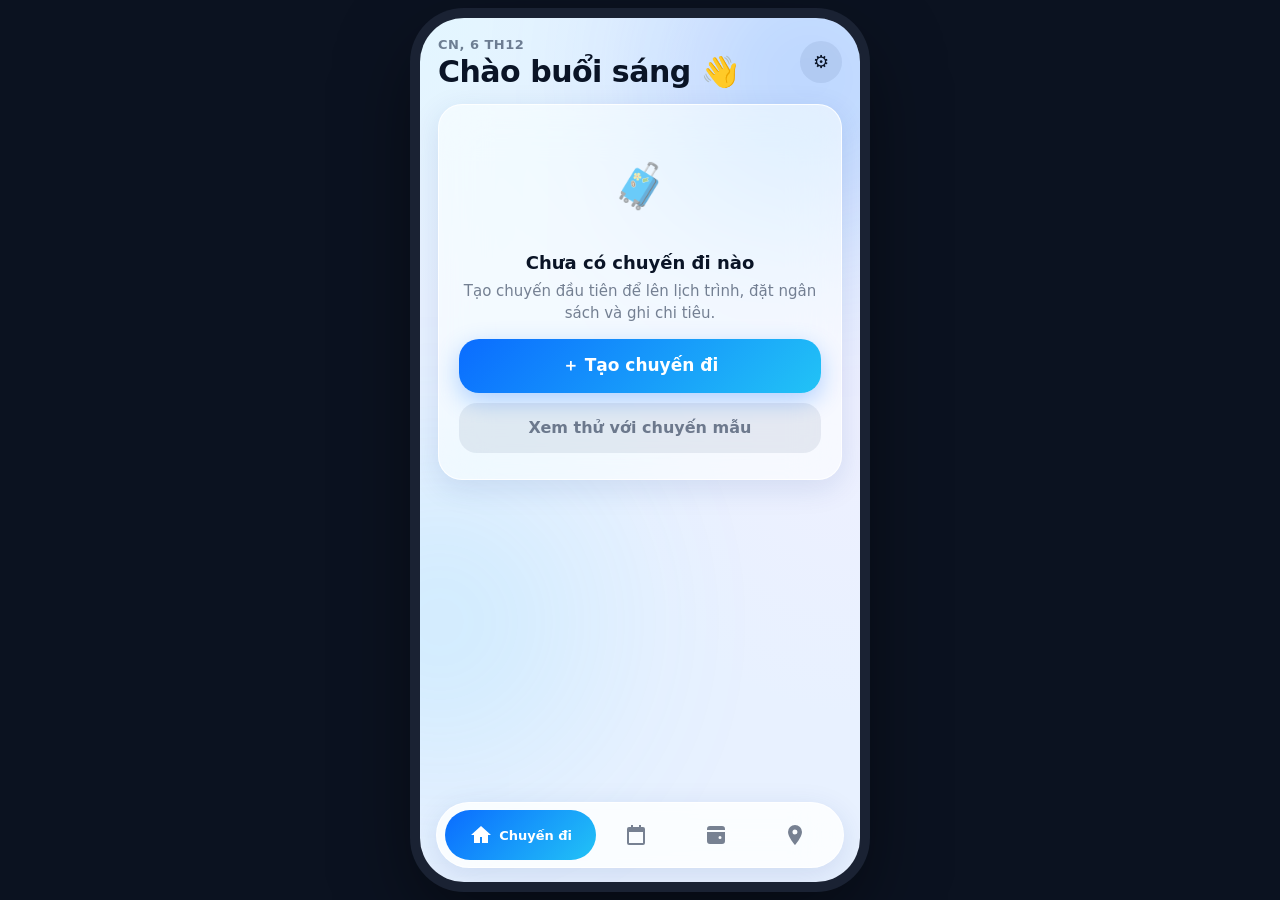
==== index.html @ 53da4335 "Add files via upload" ====
<!doctype html>
<html lang="vi">
<head>
<meta charset="utf-8">
<meta name="viewport" content="width=device-width, initial-scale=1">
<title>Sổ Chuyến Đi</title>
<meta http-equiv="refresh" content="0; url=app/">
<link rel="canonical" href="app/">
</head>
<body style="font-family:system-ui,sans-serif;padding:24px">
<p>Đang mở <a href="app/">Sổ Chuyến Đi</a>…</p>
</body>
</html>
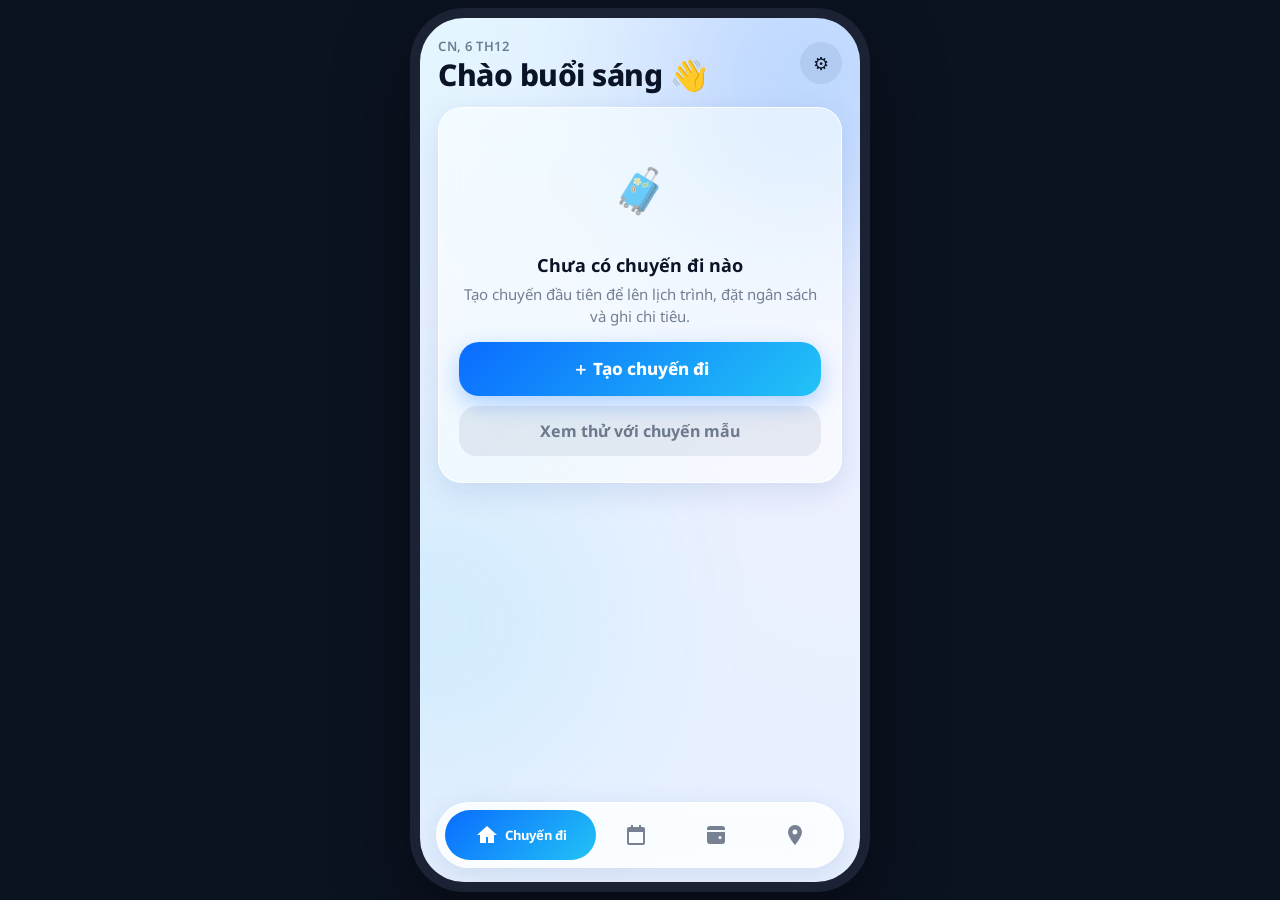
==== commit 7bd799b1: "Add files via upload" ====
--- a/index.html
+++ b/index.html
@@ -3,11 +3,11 @@
 <head>
 <meta charset="utf-8">
 <meta name="viewport" content="width=device-width, initial-scale=1">
-<title>Sổ Chuyến Đi</title>
+<title>Kế Hoạch Hoá</title>
 <meta http-equiv="refresh" content="0; url=app/">
 <link rel="canonical" href="app/">
 </head>
 <body style="font-family:system-ui,sans-serif;padding:24px">
-<p>Đang mở <a href="app/">Sổ Chuyến Đi</a>…</p>
+<p>Đang mở <a href="app/">Kế Hoạch Hoá</a>…</p>
 </body>
 </html>
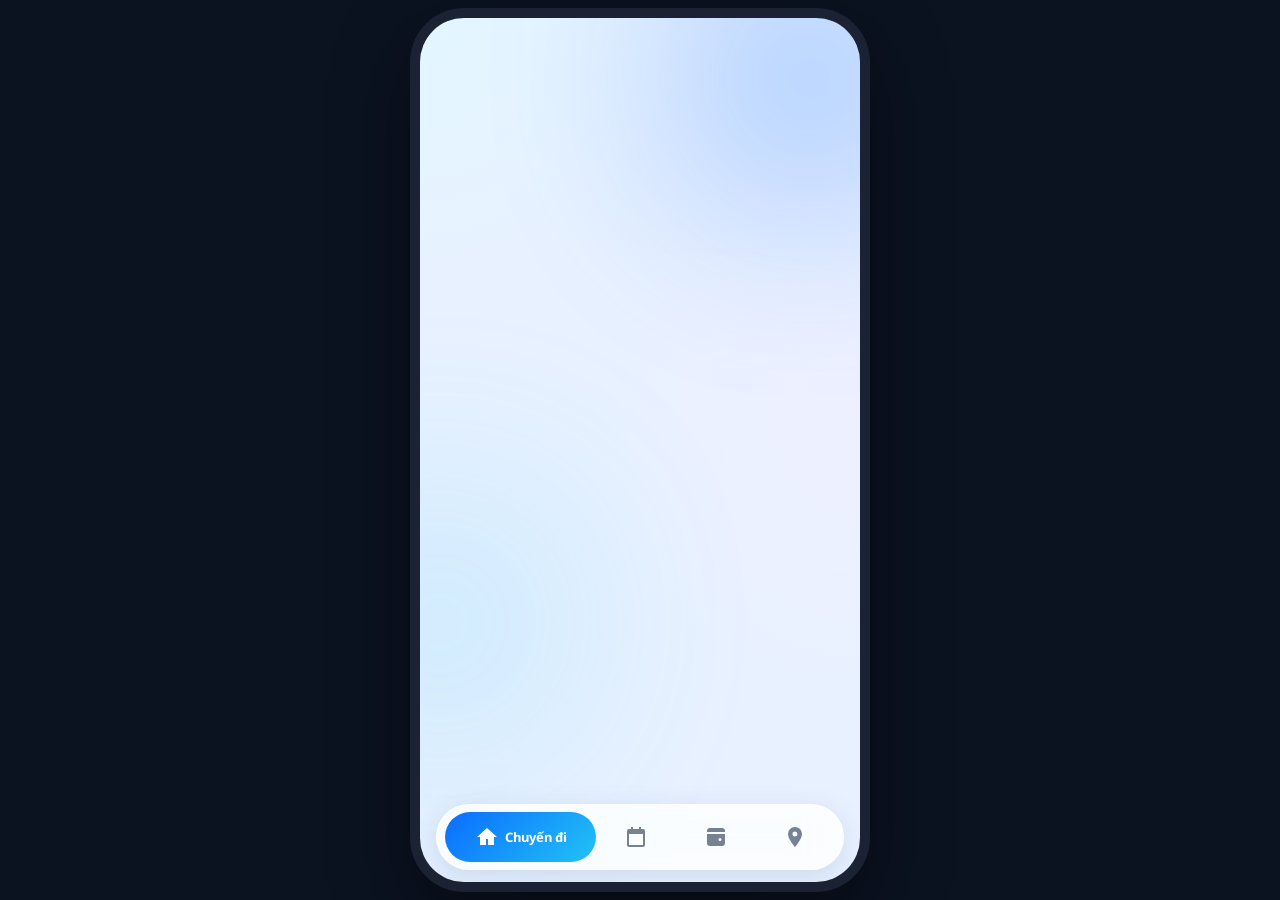
==== commit 7bd2fb3f: "Add files via upload" ====
--- a/index.html
+++ b/index.html
@@ -2,12 +2,55 @@
 <html lang="vi">
 <head>
 <meta charset="utf-8">
-<meta name="viewport" content="width=device-width, initial-scale=1">
+<meta name="viewport" content="width=device-width, initial-scale=1, viewport-fit=cover">
+<meta name="apple-mobile-web-app-capable" content="yes">
+<meta name="mobile-web-app-capable" content="yes">
+<meta name="apple-mobile-web-app-status-bar-style" content="black-translucent">
+<meta name="apple-mobile-web-app-title" content="Kế Hoạch Hoá">
+<meta name="theme-color" content="#0A6CFF">
+<meta http-equiv="Cache-Control" content="no-cache">
 <title>Kế Hoạch Hoá</title>
-<meta http-equiv="refresh" content="0; url=app/">
-<link rel="canonical" href="app/">
+<link rel="manifest" href="manifest.webmanifest">
+<link rel="icon" href="icon.svg" type="image/svg+xml">
+<link rel="apple-touch-icon" href="icon-180.png">
+<link rel="preconnect" href="https://fonts.googleapis.com">
+<link rel="preconnect" href="https://fonts.gstatic.com" crossorigin>
+<link rel="stylesheet" href="https://fonts.googleapis.com/css2?family=Noto+Sans:wght@400;500;600;700;800&subset=vietnamese&display=swap">
+<link rel="stylesheet" href="app.css?v=1.5">
 </head>
-<body style="font-family:system-ui,sans-serif;padding:24px">
-<p>Đang mở <a href="app/">Kế Hoạch Hoá</a>…</p>
+<body>
+<div class="app" id="app">
+  <svg width="0" height="0" style="position:absolute" aria-hidden="true"><defs>
+    <linearGradient id="grad" x1="0" y1="0" x2="1" y2="1"><stop offset="0" stop-color="#0A6CFF"/><stop offset="1" stop-color="#22C3F6"/></linearGradient>
+    <linearGradient id="mapgrad" x1="0" y1="0" x2="0" y2="940" gradientUnits="userSpaceOnUse"><stop offset="0" stop-color="#0A6CFF"/><stop offset="1" stop-color="#22C3F6"/></linearGradient>
+  </defs></svg>
+
+  <div class="statusbar" aria-hidden="true"></div>
+  <div class="scroll" id="scroll">
+    <section class="screen active" data-screen="home" id="s-home"></section>
+    <section class="screen" data-screen="plan" id="s-plan"></section>
+    <section class="screen" data-screen="budget" id="s-budget"></section>
+    <section class="screen" data-screen="map" id="s-map"></section>
+  </div>
+
+  <button class="fab" id="fab" aria-label="Thêm chi tiêu" hidden>＋</button>
+
+  <nav class="tabbar glass" aria-label="Điều hướng">
+    <button data-tab="home" class="active" aria-label="Chuyến đi"><svg viewBox="0 0 24 24" fill="currentColor"><path d="M12 3 2 12h3v8h6v-6h2v6h6v-8h3z"/></svg><span>Chuyến đi</span></button>
+    <button data-tab="plan" aria-label="Lịch trình"><svg viewBox="0 0 24 24" fill="currentColor"><path d="M7 2v2H5a2 2 0 0 0-2 2v14a2 2 0 0 0 2 2h14a2 2 0 0 0 2-2V6a2 2 0 0 0-2-2h-2V2h-2v2H9V2zm-2 7h14v11H5z"/></svg><span>Lịch trình</span></button>
+    <button data-tab="budget" aria-label="Ngân sách"><svg viewBox="0 0 24 24" fill="currentColor"><path d="M3 6a3 3 0 0 1 3-3h12a3 3 0 0 1 3 3v1H3zm0 3h18v9a3 3 0 0 1-3 3H6a3 3 0 0 1-3-3zm13 4a1.5 1.5 0 1 0 0 3 1.5 1.5 0 0 0 0-3z"/></svg><span>Ngân sách</span></button>
+    <button data-tab="map" aria-label="Bản đồ"><svg viewBox="0 0 24 24" fill="currentColor"><path d="M12 2a7 7 0 0 0-7 7c0 5 7 13 7 13s7-8 7-13a7 7 0 0 0-7-7zm0 9.5A2.5 2.5 0 1 1 12 6.5a2.5 2.5 0 0 1 0 5z"/></svg><span>Bản đồ</span></button>
+  </nav>
+
+  <div class="backdrop" id="backdrop"></div>
+  <div class="sheet" id="sheet" role="dialog" aria-modal="true"></div>
+  <div class="sheet" id="sheet2" role="dialog" aria-modal="true"></div>
+  <div class="viewer" id="viewer" hidden></div>
+  <div class="toast" id="toast" role="status"></div>
+  <input type="file" id="filepick" accept="image/*" capture="environment" hidden>
+</div>
+<script src="provinces.js?v=1.5"></script>
+<script src="map-data.js?v=1.5"></script>
+<script src="app.js?v=1.5"></script>
 </body>
 </html>
--- a/app.css
+++ b/app.css
@@ -0,0 +1,256 @@
+/* Kế Hoạch Hoá — phong cách Glass (mẫu B), gradient xanh dương */
+:root{
+  --g1:#0A6CFF; --g2:#22C3F6;               /* gradient chính */
+  --grad:linear-gradient(135deg,var(--g1),var(--g2));
+  --bg1:#E8F1FF; --bg2:#E3F6FF; --bg3:#EEF0FF;
+  --glass:rgba(255,255,255,.58); --glass2:rgba(255,255,255,.82); --stroke:rgba(255,255,255,.85);
+  --text:#0A1426; --sub:rgba(16,32,60,.56); --track:rgba(16,40,90,.08);
+  --accent:#0A6CFF; --green:#16B866; --orange:#F08A00; --red:#F0334B;
+  --tile:rgba(255,255,255,.75); --tileStroke:rgba(10,40,100,.18); --tileText:#33415C;
+  --shadow:0 8px 30px rgba(20,60,140,.12);
+  --c-move:#0A84FF; --c-stay:#5E5CE6; --c-food:#FF9F0A; --c-fun:#30D158; --c-shop:#FF375F; --c-work:#64D2FF; --c-other:#8E8E93;
+  color-scheme:light;
+}
+@media (prefers-color-scheme: dark){ :root:not([data-theme="light"]){
+  --bg1:#07101F; --bg2:#06213A; --bg3:#0B1530;
+  --glass:rgba(255,255,255,.07); --glass2:rgba(22,32,52,.82); --stroke:rgba(255,255,255,.12);
+  --text:#F2F6FF; --sub:rgba(220,230,250,.6); --track:rgba(255,255,255,.1);
+  --accent:#4DA3FF; --green:#30D158; --orange:#FF9F0A; --red:#FF5468;
+  --tile:rgba(255,255,255,.14); --tileStroke:rgba(255,255,255,.26); --tileText:rgba(255,255,255,.75);
+  --shadow:0 8px 30px rgba(0,0,0,.4); color-scheme:dark;
+}}
+:root[data-theme="dark"]{
+  --bg1:#07101F; --bg2:#06213A; --bg3:#0B1530;
+  --glass:rgba(255,255,255,.07); --glass2:rgba(22,32,52,.82); --stroke:rgba(255,255,255,.12);
+  --text:#F2F6FF; --sub:rgba(220,230,250,.6); --track:rgba(255,255,255,.1);
+  --accent:#4DA3FF; --green:#30D158; --orange:#FF9F0A; --red:#FF5468;
+  --tile:rgba(255,255,255,.14); --tileStroke:rgba(255,255,255,.26); --tileText:rgba(255,255,255,.75);
+  --shadow:0 8px 30px rgba(0,0,0,.4); color-scheme:dark;
+}
+*{box-sizing:border-box;-webkit-tap-highlight-color:transparent}
+/* Khoá trang: cả document không cuộn/nảy, chỉ .scroll cuộn → tránh iOS kéo giãn cả màn hình */
+html,body{margin:0;height:100%;background:var(--bg1);overflow:hidden;overscroll-behavior:none}
+body{font-family:"Noto Sans",-apple-system,BlinkMacSystemFont,"Segoe UI",Roboto,system-ui,sans-serif;color:var(--text);display:flex;justify-content:center;-webkit-font-smoothing:antialiased;overscroll-behavior:none}
+button,input,select,textarea{font:inherit;color:inherit}
+button{background:none;border:0;padding:0;cursor:pointer}
+button:focus-visible,input:focus-visible,select:focus-visible,textarea:focus-visible{outline:2px solid var(--accent);outline-offset:2px}
+[hidden]{display:none!important}
+/* position:fixed + inset:0 phủ đúng toàn màn hình (iOS standalone tính height:100% thiếu phần thanh trạng thái) */
+.app{position:fixed;top:0;bottom:calc(0px - var(--fixgap,0px));left:0;right:0;margin:0 auto;width:100%;max-width:440px;overflow:hidden;
+  background:radial-gradient(110% 55% at 0% 0%,var(--bg2),transparent 60%),radial-gradient(100% 60% at 100% 45%,var(--bg3),transparent 60%),var(--bg1)}
+.app::before,.app::after{content:"";position:absolute;border-radius:50%;pointer-events:none}
+.app::before{width:280px;height:280px;background:var(--g1);filter:blur(100px);opacity:.28;top:-80px;right:-90px}
+.app::after{width:240px;height:240px;background:var(--g2);filter:blur(110px);opacity:.22;bottom:140px;left:-100px}
+@media (min-width:520px){ body{align-items:center;background:#0b1220} .app{position:relative;top:auto;bottom:auto;left:auto;right:auto;height:min(940px,96vh);border-radius:44px;box-shadow:0 0 0 10px #1a2233,0 30px 80px rgba(0,0,0,.5)} }
+.scroll{position:absolute;inset:0;overflow-y:auto;overscroll-behavior-y:contain;padding:calc(env(safe-area-inset-top,0px) + 16px) 18px calc(env(safe-area-inset-bottom,0px) + 120px);z-index:1}
+.screen{display:none} .screen.active{display:block;animation:fade .28s ease}
+@keyframes fade{from{opacity:0;transform:translateY(6px)}to{opacity:1;transform:none}}
+@media (prefers-reduced-motion:reduce){*{animation:none!important;transition:none!important}}
+.glass{background:var(--glass);border:1px solid var(--stroke);border-radius:24px;backdrop-filter:blur(24px) saturate(160%);-webkit-backdrop-filter:blur(24px) saturate(160%);box-shadow:var(--shadow)}
+.grad-text{background:var(--grad);-webkit-background-clip:text;background-clip:text;color:transparent}
+
+/* header */
+.top{display:flex;justify-content:space-between;align-items:center;gap:12px;margin-bottom:14px}
+.top small{color:var(--sub);font-size:13px;font-weight:600;text-transform:uppercase;letter-spacing:.5px}
+.top h1{margin:2px 0 0;font-size:30px;font-weight:800;letter-spacing:-.5px;line-height:1.15}
+.iconbtn{width:42px;height:42px;border-radius:50%;display:grid;place-items:center;font-size:18px;flex:none;background:var(--track)}
+.iconbtn.grad{background:var(--grad);color:#fff;font-weight:700}
+.h3{display:flex;justify-content:space-between;align-items:center;gap:10px;font-size:20px;font-weight:700;margin:24px 2px 10px}
+.h3 button,.h3 a{font-size:14px;color:var(--accent);font-weight:600}
+
+/* hero / trip */
+.hero{padding:20px;position:relative;overflow:hidden;display:block;width:100%;text-align:left}
+.type{display:inline-flex;gap:6px;align-items:center;font-size:12px;font-weight:700;padding:5px 10px;border-radius:20px;background:var(--track)}
+.hero h2{font-size:25px;margin:12px 0 4px;letter-spacing:-.4px;padding-right:86px;line-height:1.2}
+.hero p{margin:0;color:var(--sub);font-size:15px}
+.hero .cd{position:absolute;right:18px;top:18px;text-align:center;min-width:70px}
+.hero .cd b{display:block;font-size:40px;font-weight:800;line-height:1}
+.hero .cd small{font-size:11px;color:var(--sub);font-weight:700;text-transform:uppercase}
+.rings{display:flex;align-items:center;gap:16px;padding:18px;margin-top:14px;width:100%;text-align:left}
+.rings svg{width:124px;height:124px;flex:none}
+.legend{flex:1;display:flex;flex-direction:column;gap:8px;min-width:0}
+.legend div{display:flex;justify-content:space-between;gap:8px;font-size:14px}
+.legend i{display:inline-block;width:8px;height:8px;border-radius:50%;margin-right:7px}
+.legend span{color:var(--sub);white-space:nowrap;overflow:hidden;text-overflow:ellipsis} .legend b{font-weight:700;font-variant-numeric:tabular-nums}
+.over{color:var(--red)!important} .warn{color:var(--orange)!important}
+
+/* lists */
+.list{padding:6px}
+.item{display:flex;align-items:center;gap:12px;padding:10px;border-radius:16px;width:100%;text-align:left}
+.item:active{background:var(--track)}
+.item .ic{width:42px;height:42px;border-radius:14px;display:grid;place-items:center;font-size:20px;flex:none;background:var(--track)}
+.item .m{flex:1;min-width:0} .item .m b{display:block;font-size:16px;font-weight:600;white-space:nowrap;overflow:hidden;text-overflow:ellipsis}
+.item .m small{color:var(--sub);font-size:13px;display:block;white-space:nowrap;overflow:hidden;text-overflow:ellipsis}
+.item .e{font-weight:700;font-size:15px;white-space:nowrap;font-variant-numeric:tabular-nums;text-align:right}
+.item .e small{display:block;font-size:11px;color:var(--sub);font-weight:600}
+.check{width:24px;height:24px;border-radius:8px;border:2px solid var(--sub);display:grid;place-items:center;color:#fff;font-size:14px;flex:none}
+.done .check{background:var(--green);border-color:var(--green)} .done .m b{opacity:.45;text-decoration:line-through}
+.empty{padding:26px 20px;text-align:center;color:var(--sub);font-size:15px;line-height:1.5}
+.empty b{display:block;color:var(--text);font-size:18px;margin:8px 0 4px}
+.empty .big{font-size:44px}
+
+/* buttons */
+.primary{display:block;width:100%;height:54px;border-radius:20px;background:var(--grad);color:#fff;font-size:17px;font-weight:800;margin-top:14px;box-shadow:0 8px 24px rgba(10,108,255,.3)}
+.primary:disabled{opacity:.5}
+.secondary{display:block;width:100%;height:50px;border-radius:18px;background:var(--track);font-size:16px;font-weight:700;margin-top:10px}
+.danger{color:var(--red)}
+.addrow{display:block;width:100%;text-align:center;padding:14px;color:var(--accent);font-weight:700;border:2px dashed var(--track);border-radius:20px;margin-top:4px}
+
+/* lịch trình */
+.days{display:flex;gap:10px;overflow-x:auto;padding:2px 18px 14px;margin:0 -18px;scrollbar-width:none}
+.days::-webkit-scrollbar{display:none}
+.day{flex:none;width:64px;padding:10px 0;text-align:center;border-radius:20px}
+.day small{display:block;font-size:12px;color:var(--sub);font-weight:600} .day b{font-size:22px;font-weight:800}
+.day.on{background:var(--grad);color:#fff;border-color:transparent} .day.on small{color:rgba(255,255,255,.85)}
+.timeline{position:relative;padding-left:26px}
+.timeline::before{content:"";position:absolute;left:8px;top:14px;bottom:60px;width:2px;background:var(--grad);border-radius:2px;opacity:.6}
+.tli{position:relative;margin-bottom:12px;padding:14px 16px;display:block;width:100%;text-align:left}
+.tli::before{content:"";position:absolute;left:-24px;top:20px;width:12px;height:12px;border-radius:50%;background:var(--g1);box-shadow:0 0 0 4px rgba(10,108,255,.22)}
+.tli .t{font-size:13px;font-weight:700;color:var(--accent)} .tli b{display:block;font-size:17px;margin:3px 0;padding-right:70px}
+.tli small{color:var(--sub);display:block} .tli .note{text-align:left;margin-top:6px;font-size:14px;color:var(--sub);white-space:pre-wrap}
+.tli .c{position:absolute;right:16px;top:14px;font-weight:700;font-size:14px;font-variant-numeric:tabular-nums}
+
+/* ngân sách */
+.big{padding:22px;text-align:center;position:relative}
+.big small{color:var(--sub);font-weight:700;font-size:12px;text-transform:uppercase;letter-spacing:.5px}
+.big .v{font-size:38px;font-weight:800;letter-spacing:-1px;margin:4px 0;font-variant-numeric:tabular-nums}
+.bar{height:10px;border-radius:5px;background:var(--track);overflow:hidden;margin:14px 0 8px}
+.bar i{display:block;height:100%;background:var(--grad);border-radius:5px;transition:width .4s}
+.bar.over i{background:var(--red)}
+.big .row{display:flex;justify-content:space-between;font-size:13px;color:var(--sub);font-variant-numeric:tabular-nums}
+.curpill{position:absolute;right:14px;top:14px;font-size:13px;font-weight:700;padding:6px 10px;border-radius:14px;background:var(--track)}
+.cats{display:grid;grid-template-columns:1fr 1fr;gap:12px}
+.cat{padding:14px;position:relative;text-align:left;width:100%}
+.cat .ic{font-size:22px} .cat b{display:block;font-size:15px;margin-top:6px}
+.cat small{color:var(--sub);font-size:12px;font-variant-numeric:tabular-nums;display:block}
+.cat svg{position:absolute;right:12px;top:12px;width:40px;height:40px}
+.wallet{display:flex;gap:12px;overflow-x:auto;padding:14px;scrollbar-width:none}
+.wallet::-webkit-scrollbar{display:none}
+.rc{flex:none;width:92px;height:120px;border-radius:14px;position:relative;overflow:hidden;background:var(--track);box-shadow:0 4px 14px rgba(0,0,0,.12)}
+.rc img{width:100%;height:100%;object-fit:cover;display:block}
+.rc .st{position:absolute;left:6px;right:6px;bottom:6px;font-size:10px;font-weight:700;color:#fff;text-align:center;padding:3px;border-radius:7px}
+.rc.new{box-shadow:none;border:2px dashed var(--sub);display:grid;place-items:center;font-size:30px;color:var(--accent);background:transparent;cursor:pointer}
+.st-pending{background:#8E8E93} .st-submitted{background:#F08A00} .st-approved{background:#16B866}
+.wsum{display:flex;justify-content:space-around;gap:8px;padding:0 14px 14px;text-align:center}
+.wsum b{display:block;font-size:17px;font-variant-numeric:tabular-nums} .wsum small{color:var(--sub);font-size:12px}
+.wgrid{display:grid;grid-template-columns:repeat(3,1fr);gap:10px}
+.wgrid .rc{width:100%;height:auto;aspect-ratio:3/4;max-width:100%}
+.seg{display:flex;background:var(--track);border-radius:14px;padding:3px;margin:4px 0 14px}
+.seg button{flex:1;padding:8px 4px;border-radius:11px;font-size:13px;font-weight:700;color:var(--sub)}
+.seg button.on{background:var(--glass2);color:var(--text);box-shadow:0 2px 8px rgba(0,0,0,.1)}
+
+/* bản đồ */
+.mstat{display:flex;align-items:center;gap:16px;padding:16px;margin-bottom:14px}
+.mstat svg{width:76px;height:76px;flex:none} .mstat b{font-size:26px;font-weight:800} .mstat small{display:block;color:var(--sub);font-size:13px}
+.mapwrap{padding:10px;position:relative}
+.vnmap{width:100%;height:auto;display:block;touch-action:manipulation}
+.prov{fill:var(--tile);stroke:var(--tileStroke);stroke-width:.6;cursor:pointer;transition:fill .2s}
+.prov.on{fill:url(#mapgrad)}
+.prov.sel{stroke:var(--text);stroke-width:1.6}
+.prov:hover{opacity:.85}
+.isl circle{fill:var(--sub)} .isl.on circle{fill:var(--g1)}
+.isl rect{fill:none;stroke:var(--tileStroke);stroke-dasharray:3 3}
+.isl text,.maplabel{font-size:11px;fill:var(--sub);font-weight:600}
+.badges{display:grid;grid-template-columns:repeat(4,1fr);gap:10px;margin-top:14px}
+.bdg{padding:12px 6px;text-align:center} .bdg div{font-size:26px} .bdg small{display:block;font-size:11px;color:var(--sub);font-weight:600;margin-top:4px;line-height:1.3}
+.bdg.lock{opacity:.38;filter:grayscale(1)}
+.regions{display:grid;grid-template-columns:repeat(3,1fr);gap:10px;margin-top:14px}
+.regions div{padding:12px;text-align:center} .regions b{display:block;font-size:20px} .regions small{color:var(--sub);font-size:12px;font-weight:600}
+.note{font-size:12px;color:var(--sub);text-align:center;margin:12px 0;line-height:1.5}
+.note a{color:var(--accent)}
+
+/* tab bar nổi */
+.tabbar{position:absolute;left:16px;right:16px;bottom:max(12px, calc(env(safe-area-inset-bottom,0px) - 8px));height:66px;border-radius:33px;display:flex;align-items:center;padding:0 8px;z-index:6;background:var(--glass2)}
+.tabbar button{flex:1;height:50px;border-radius:25px;display:flex;align-items:center;justify-content:center;gap:6px;color:var(--sub);font-size:13px;font-weight:700;transition:flex .25s,background .25s;min-width:0}
+.tabbar button span{display:none;white-space:nowrap} .tabbar svg{width:24px;height:24px;flex:none}
+.tabbar button.active{flex:1.9;background:var(--grad);color:#fff} .tabbar button.active span{display:inline}
+.fab{position:absolute;right:22px;bottom:calc(max(12px, calc(env(safe-area-inset-bottom,0px) - 8px)) + 82px);width:58px;height:58px;border-radius:20px;background:var(--grad);color:#fff;font-size:30px;z-index:5;box-shadow:0 10px 30px rgba(10,108,255,.4)}
+
+/* sheets */
+.backdrop{position:absolute;inset:0;background:rgba(0,10,30,.42);opacity:0;pointer-events:none;transition:opacity .3s;z-index:9}
+.backdrop.open{opacity:1;pointer-events:auto}
+.sheet{position:absolute;left:8px;right:8px;bottom:8px;border-radius:30px;transform:translateY(calc(100% + 60px));visibility:hidden;transition:transform .38s cubic-bezier(.2,.9,.3,1),visibility 0s .38s;z-index:10;max-height:92%;overflow-y:auto;padding:10px 18px calc(22px + env(safe-area-inset-bottom,0px));background:var(--sheetBg);border:1px solid var(--stroke)}
+.sheet.open{transform:none;visibility:visible;transition:transform .38s cubic-bezier(.2,.9,.3,1)}
+.grab{width:40px;height:5px;border-radius:3px;background:var(--sub);opacity:.5;margin:0 auto 10px}
+.shead{display:flex;justify-content:space-between;align-items:center;gap:10px;font-weight:700;margin-bottom:10px;min-height:32px}
+.shead button{color:var(--accent);font-weight:700;min-width:44px;text-align:left} .shead button:last-child{text-align:right}
+.shead span{flex:1;text-align:center}
+.field{display:block;margin-bottom:12px}
+.field>span{display:block;font-size:12px;color:var(--sub);font-weight:700;text-transform:uppercase;letter-spacing:.5px;margin:0 4px 6px}
+.input{width:100%;height:48px;border-radius:16px;border:1px solid var(--stroke);background:var(--track);padding:0 14px;font-size:16px;outline:none}
+textarea.input{height:84px;padding:12px 14px;resize:none}
+.row2{display:grid;grid-template-columns:minmax(0,1fr) minmax(0,1fr);gap:10px}
+.row2>*{min-width:0}
+.amount{text-align:center;padding:8px 0 10px}
+.amount .v{font-size:46px;font-weight:800;letter-spacing:-1.5px;font-variant-numeric:tabular-nums;word-break:break-all}
+.curbtn{font-size:15px;font-weight:800;padding:6px 12px;border-radius:14px;background:var(--grad);color:#fff;vertical-align:middle;margin-left:6px}
+.amount small{display:block;color:var(--sub);font-size:13px;margin-top:4px;font-variant-numeric:tabular-nums}
+.chips{display:flex;gap:8px;overflow-x:auto;padding:4px 0 12px;scrollbar-width:none;flex-wrap:nowrap}
+.chips::-webkit-scrollbar{display:none}
+.chips.wrap{flex-wrap:wrap;overflow:visible}
+.chip{flex:none;padding:9px 14px;border-radius:18px;background:var(--track);font-size:14px;font-weight:600}
+.chip.sel{background:var(--grad);color:#fff}
+.opts{display:flex;gap:8px;margin-bottom:6px}
+.opt{flex:1;padding:12px 6px;border-radius:16px;background:var(--track);font-size:13px;font-weight:700;text-align:center;position:relative}
+.opt.on{background:rgba(22,184,102,.16);color:var(--green);box-shadow:inset 0 0 0 2px var(--green)}
+.opt input{position:absolute;inset:0;opacity:0;cursor:pointer}
+.keypad{display:grid;grid-template-columns:repeat(3,1fr);gap:8px;margin-top:10px}
+.keypad button{height:50px;border-radius:16px;background:var(--track);font-size:23px;font-weight:600}
+.keypad button:active{background:var(--stroke)}
+.cur-row{display:flex;align-items:center;gap:12px;width:100%;padding:12px;border-radius:16px;text-align:left}
+.cur-row.sel{background:var(--track)} .cur-row .flag{font-size:26px} .cur-row .cn{flex:1;min-width:0}
+.cur-row .cn b{display:block} .cur-row small{color:var(--sub);font-size:13px}
+.cur-row .rate{color:var(--sub);font-size:13px;font-weight:600;text-align:right;font-variant-numeric:tabular-nums}
+.cur-row.sel .rate::after{content:" ●";color:var(--g1)}
+.place{display:inline-flex;align-items:center;gap:6px;padding:8px 12px;border-radius:14px;background:var(--track);margin:0 6px 8px 0;font-size:14px;font-weight:600}
+.place button{color:var(--sub);font-size:15px;line-height:1}
+.old{display:flex;align-items:center;gap:8px;flex-wrap:wrap;margin:6px 0 14px}
+.old span{padding:6px 10px;border-radius:12px;background:var(--track);font-size:14px;font-weight:600}
+.old i{color:var(--sub);font-style:normal}
+.lbl{font-size:12px;color:var(--sub);font-weight:700;text-transform:uppercase;letter-spacing:.5px;margin-top:12px}
+.addplace{display:flex;gap:8px;margin-top:4px}
+.addplace .input{height:42px}
+.addplace button{flex:none;padding:0 16px;border-radius:14px;background:var(--grad);color:#fff;font-weight:700}
+.toggle{display:flex;justify-content:space-between;align-items:center;gap:12px;padding:12px 4px;font-weight:600}
+.switch{width:51px;height:31px;border-radius:16px;background:var(--track);position:relative;flex:none;transition:background .2s}
+.switch::after{content:"";position:absolute;top:2px;left:2px;width:27px;height:27px;border-radius:50%;background:#fff;box-shadow:0 3px 8px rgba(0,0,0,.18);transition:left .2s}
+.switch.on{background:var(--green)} .switch.on::after{left:22px}
+.provpick{display:flex;flex-wrap:wrap;gap:6px;max-height:220px;overflow-y:auto;padding:2px}
+.provpick .chip{padding:7px 11px;font-size:13px}
+.viewer{position:absolute;inset:0;background:#000;z-index:20;display:flex;flex-direction:column}
+.viewer img{flex:1;min-height:0;width:100%;object-fit:contain}
+.viewer .vbar{display:flex;justify-content:space-between;align-items:center;gap:10px;padding:calc(env(safe-area-inset-top,0px) + 12px) 16px 12px;color:#fff;font-weight:700}
+.viewer .vbar button{color:#fff;font-weight:700}
+.viewer .vfoot{padding:12px 16px calc(env(safe-area-inset-bottom,0px) + 16px);display:flex;flex-direction:column;gap:10px;color:#fff}
+.viewer .seg{background:rgba(255,255,255,.15);margin:0}
+.viewer .seg button{color:rgba(255,255,255,.7)} .viewer .seg button.on{background:#fff;color:#000}
+.viewer .vacts{display:flex;gap:10px} .viewer .vacts a,.viewer .vacts button{flex:1;height:46px;border-radius:14px;background:rgba(255,255,255,.15);display:grid;place-items:center;color:#fff;font-weight:700;text-decoration:none}
+.toast{position:absolute;left:50%;top:calc(env(safe-area-inset-top,0px) + 14px);transform:translate(-50%,-80px);background:var(--glass2);border:1px solid var(--stroke);backdrop-filter:blur(20px);-webkit-backdrop-filter:blur(20px);padding:10px 16px;border-radius:18px;font-weight:700;font-size:14px;z-index:30;transition:transform .3s;box-shadow:var(--shadow);max-width:90%;text-align:center}
+.toast.show{transform:translate(-50%,0)}
+.banner{display:flex;gap:10px;align-items:flex-start;padding:12px 14px;margin-bottom:14px;font-size:13px;color:var(--sub);line-height:1.45}
+.banner b{color:var(--text)}
+.triprow .pct{font-size:12px;color:var(--sub);font-weight:600}
+#sheet2{z-index:22}
+/* Dải kính mờ dưới thanh trạng thái (khi mở từ Màn hình chính): nội dung cuộn qua sẽ mờ đi
+   thay vì đè lên giờ/Dynamic Island; màu khớp với nền app ở cả chế độ sáng và tối */
+.statusbar{position:absolute;top:0;left:0;right:0;height:env(safe-area-inset-top,0px);z-index:8;pointer-events:none;background:var(--sbBg);backdrop-filter:blur(20px) saturate(160%);-webkit-backdrop-filter:blur(20px) saturate(160%)}
+:root{--sbBg:rgba(232,241,255,.72)}
+@media (prefers-color-scheme: dark){ :root:not([data-theme="light"]){ --sbBg:rgba(7,16,31,.72) } }
+:root[data-theme="dark"]{ --sbBg:rgba(7,16,31,.72) }
+@media (min-width:520px){ .statusbar{display:none} }
+
+/* Nút cài đặt: bánh răng nét viền, màu theo chữ (tự đổi theo chế độ sáng/tối) */
+.setbtn{color:var(--text)}
+.setbtn svg{width:24px;height:24px;display:block}
+/* Ô ngày dd/mm/yyyy phủ input date trong suốt */
+.datefld{position:relative;display:flex;align-items:center;overflow:hidden;cursor:pointer;font-variant-numeric:tabular-nums}
+.datefld span{pointer-events:none;white-space:nowrap}
+.datefld input{position:absolute;inset:0;width:100%;height:100%;opacity:0;border:0;padding:0;margin:0;-webkit-appearance:none;appearance:none;cursor:pointer}
+.sheet{overflow-x:hidden;overscroll-behavior:contain}
+.sheet .grab{width:44px;height:5px;margin-bottom:12px}
+
+
+/* Nền sheet đặc (không kính mờ) để ô nhập hiển thị ổn định trên Safari iOS */
+:root{--sheetBg:#F4F7FD}
+@media (prefers-color-scheme: dark){ :root:not([data-theme="light"]){ --sheetBg:#141C2C } }
+:root[data-theme="dark"]{ --sheetBg:#141C2C }
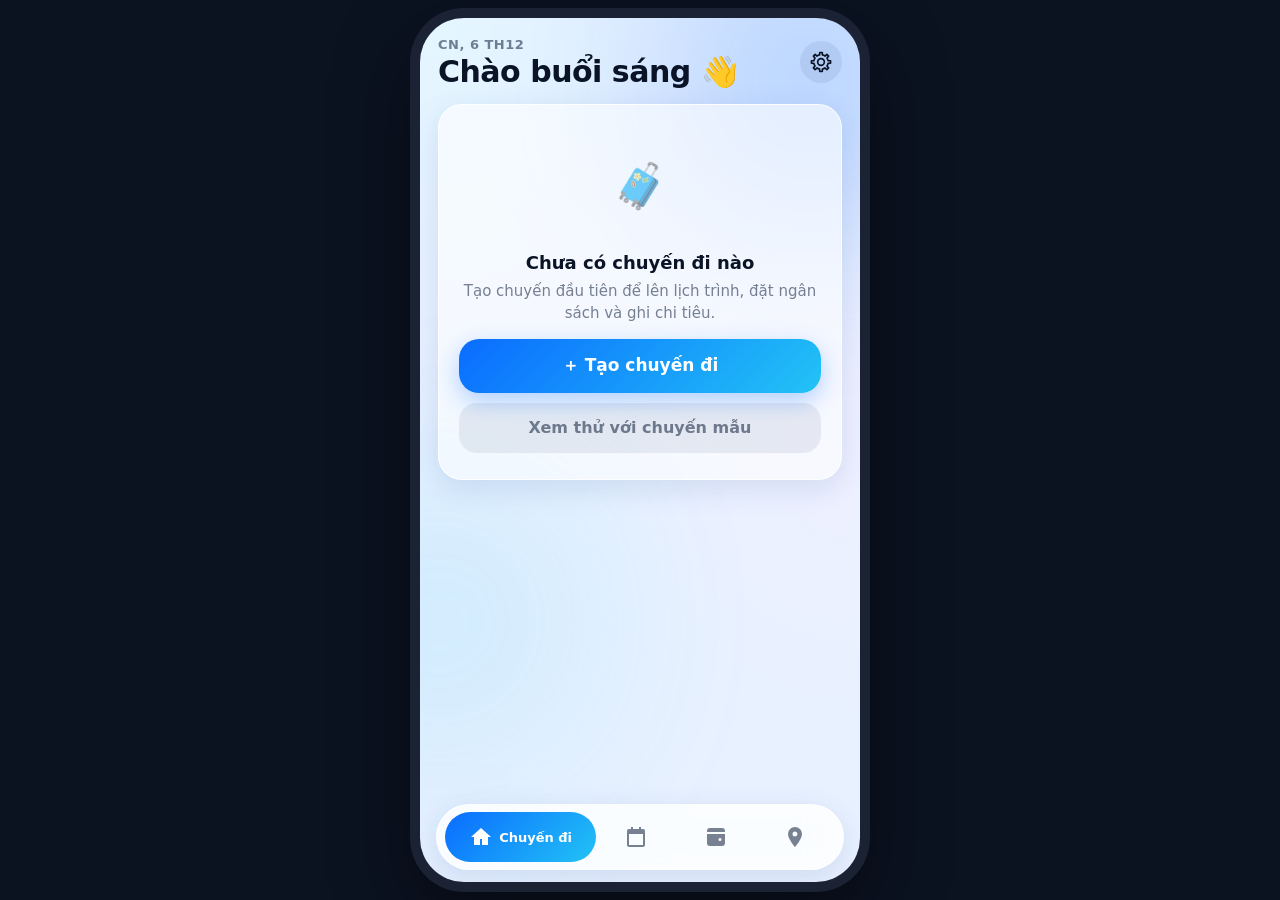
==== commit f35774af: "Add files via upload" ====
--- a/index.html
+++ b/index.html
@@ -2,55 +2,12 @@
 <html lang="vi">
 <head>
 <meta charset="utf-8">
-<meta name="viewport" content="width=device-width, initial-scale=1, viewport-fit=cover">
-<meta name="apple-mobile-web-app-capable" content="yes">
-<meta name="mobile-web-app-capable" content="yes">
-<meta name="apple-mobile-web-app-status-bar-style" content="black-translucent">
-<meta name="apple-mobile-web-app-title" content="Kế Hoạch Hoá">
-<meta name="theme-color" content="#0A6CFF">
-<meta http-equiv="Cache-Control" content="no-cache">
+<meta name="viewport" content="width=device-width, initial-scale=1">
 <title>Kế Hoạch Hoá</title>
-<link rel="manifest" href="manifest.webmanifest">
-<link rel="icon" href="icon.svg" type="image/svg+xml">
-<link rel="apple-touch-icon" href="icon-180.png">
-<link rel="preconnect" href="https://fonts.googleapis.com">
-<link rel="preconnect" href="https://fonts.gstatic.com" crossorigin>
-<link rel="stylesheet" href="https://fonts.googleapis.com/css2?family=Noto+Sans:wght@400;500;600;700;800&subset=vietnamese&display=swap">
-<link rel="stylesheet" href="app.css?v=1.5">
+<meta http-equiv="refresh" content="0; url=app/">
+<link rel="canonical" href="app/">
 </head>
-<body>
-<div class="app" id="app">
-  <svg width="0" height="0" style="position:absolute" aria-hidden="true"><defs>
-    <linearGradient id="grad" x1="0" y1="0" x2="1" y2="1"><stop offset="0" stop-color="#0A6CFF"/><stop offset="1" stop-color="#22C3F6"/></linearGradient>
-    <linearGradient id="mapgrad" x1="0" y1="0" x2="0" y2="940" gradientUnits="userSpaceOnUse"><stop offset="0" stop-color="#0A6CFF"/><stop offset="1" stop-color="#22C3F6"/></linearGradient>
-  </defs></svg>
-
-  <div class="statusbar" aria-hidden="true"></div>
-  <div class="scroll" id="scroll">
-    <section class="screen active" data-screen="home" id="s-home"></section>
-    <section class="screen" data-screen="plan" id="s-plan"></section>
-    <section class="screen" data-screen="budget" id="s-budget"></section>
-    <section class="screen" data-screen="map" id="s-map"></section>
-  </div>
-
-  <button class="fab" id="fab" aria-label="Thêm chi tiêu" hidden>＋</button>
-
-  <nav class="tabbar glass" aria-label="Điều hướng">
-    <button data-tab="home" class="active" aria-label="Chuyến đi"><svg viewBox="0 0 24 24" fill="currentColor"><path d="M12 3 2 12h3v8h6v-6h2v6h6v-8h3z"/></svg><span>Chuyến đi</span></button>
-    <button data-tab="plan" aria-label="Lịch trình"><svg viewBox="0 0 24 24" fill="currentColor"><path d="M7 2v2H5a2 2 0 0 0-2 2v14a2 2 0 0 0 2 2h14a2 2 0 0 0 2-2V6a2 2 0 0 0-2-2h-2V2h-2v2H9V2zm-2 7h14v11H5z"/></svg><span>Lịch trình</span></button>
-    <button data-tab="budget" aria-label="Ngân sách"><svg viewBox="0 0 24 24" fill="currentColor"><path d="M3 6a3 3 0 0 1 3-3h12a3 3 0 0 1 3 3v1H3zm0 3h18v9a3 3 0 0 1-3 3H6a3 3 0 0 1-3-3zm13 4a1.5 1.5 0 1 0 0 3 1.5 1.5 0 0 0 0-3z"/></svg><span>Ngân sách</span></button>
-    <button data-tab="map" aria-label="Bản đồ"><svg viewBox="0 0 24 24" fill="currentColor"><path d="M12 2a7 7 0 0 0-7 7c0 5 7 13 7 13s7-8 7-13a7 7 0 0 0-7-7zm0 9.5A2.5 2.5 0 1 1 12 6.5a2.5 2.5 0 0 1 0 5z"/></svg><span>Bản đồ</span></button>
-  </nav>
-
-  <div class="backdrop" id="backdrop"></div>
-  <div class="sheet" id="sheet" role="dialog" aria-modal="true"></div>
-  <div class="sheet" id="sheet2" role="dialog" aria-modal="true"></div>
-  <div class="viewer" id="viewer" hidden></div>
-  <div class="toast" id="toast" role="status"></div>
-  <input type="file" id="filepick" accept="image/*" capture="environment" hidden>
-</div>
-<script src="provinces.js?v=1.5"></script>
-<script src="map-data.js?v=1.5"></script>
-<script src="app.js?v=1.5"></script>
+<body style="font-family:system-ui,sans-serif;padding:24px">
+<p>Đang mở <a href="app/">Kế Hoạch Hoá</a>…</p>
 </body>
 </html>
